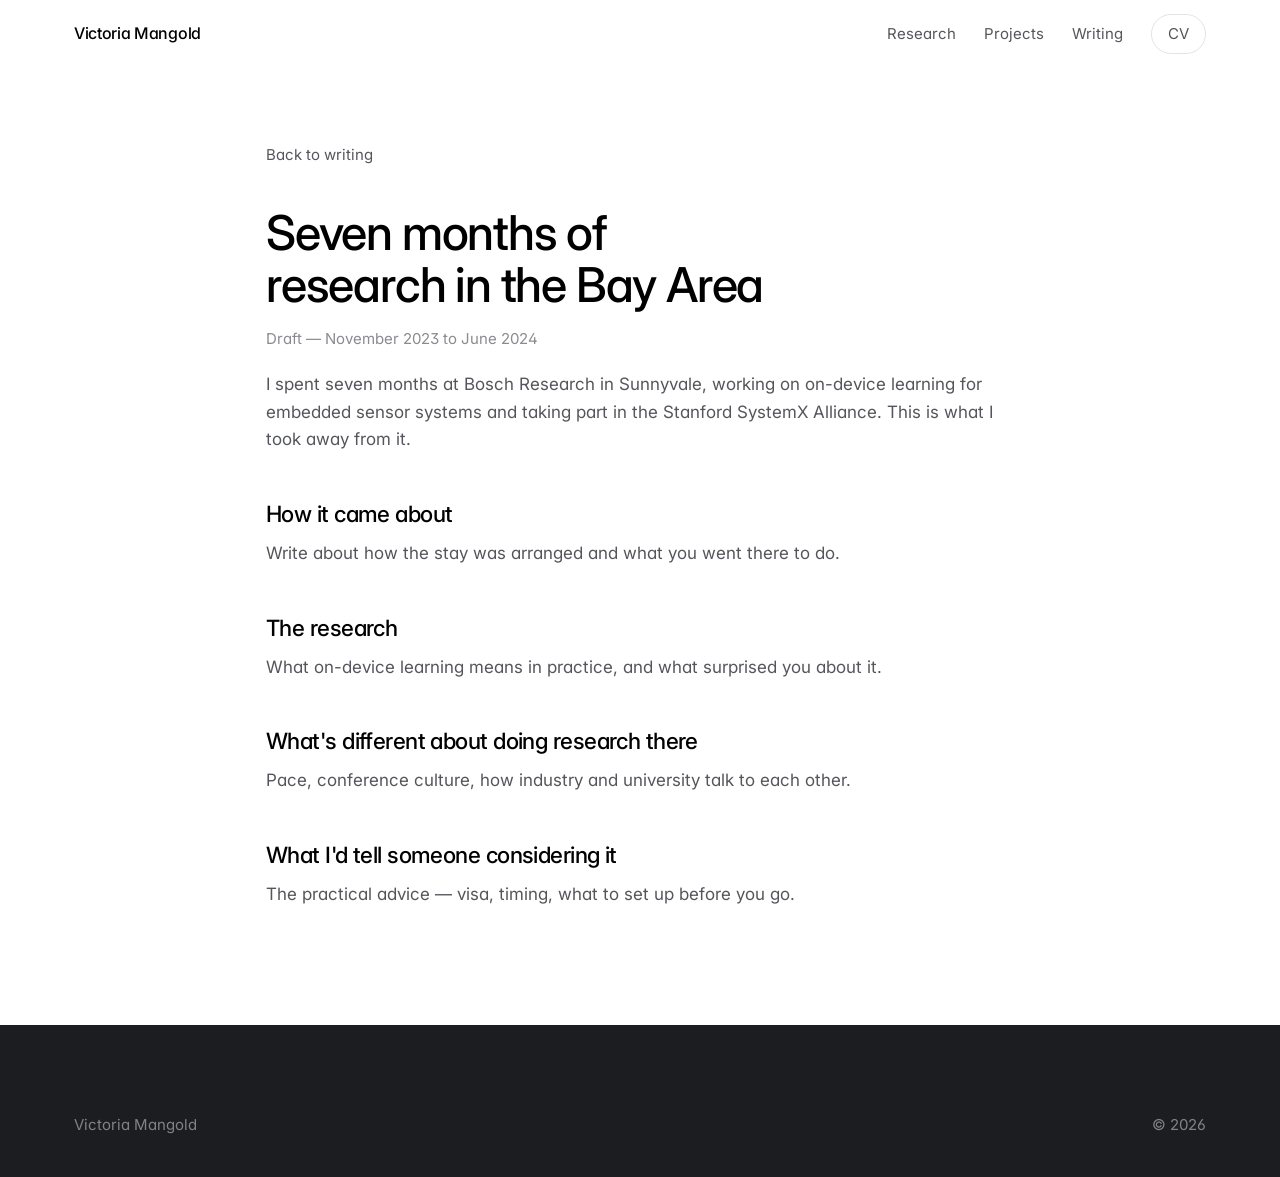
==== blog/research-stay-bay-area.html @ bfdb850a "Update page" ====
<!doctype html>
<html lang="en">
<head>
<meta charset="utf-8">
<meta name="viewport" content="width=device-width, initial-scale=1">
<title>Seven months of research in the Bay Area — Victoria Mangold</title>
<meta name="description" content="Notes from a research stay at Bosch Research in Sunnyvale and the Stanford SystemX Alliance.">
<meta name="theme-color" content="#1b1d21">
<link rel="preconnect" href="https://fonts.googleapis.com">
<link rel="preconnect" href="https://fonts.gstatic.com" crossorigin>
<link href="https://fonts.googleapis.com/css2?family=Inter:wght@400;500&display=swap" rel="stylesheet">
<link rel="stylesheet" href="../styles.css">
</head>

<body>

<header class="nav" id="nav">
  <div class="wrap nav__inner">
    <a class="nav__name" href="../index.html">Victoria Mangold</a>
    <nav class="nav__links" aria-label="Sections">
      <a href="../index.html#research" class="nav__hide">Research</a>
      <a href="../index.html#projects">Projects</a>
      <a href="../index.html#writing">Writing</a>
      <a href="../assets/Victoria_Mangold_Resume.pdf" class="nav__cv">CV</a>
    </nav>
  </div>
</header>

<main class="article">
  <div class="wrap">
    <div class="article__inner">

      <a class="back" href="../index.html#writing">Back to writing</a>

      <h1>Seven months of research in the Bay Area</h1>
      <p class="article__date">Draft — November 2023 to June 2024</p>

      <!-- ==========================================================
           EDIT EVERYTHING BELOW. The headings are a suggested spine;
           delete the ones you don't want.
           ========================================================== -->

      <p>
        I spent seven months at Bosch Research in Sunnyvale, working on on-device learning
        for embedded sensor systems and taking part in the Stanford SystemX Alliance.
        This is what I took away from it.
      </p>

      <h2>How it came about</h2>
      <p>Write about how the stay was arranged and what you went there to do.</p>

      <h2>The research</h2>
      <p>What on-device learning means in practice, and what surprised you about it.</p>

      <h2>What's different about doing research there</h2>
      <p>Pace, conference culture, how industry and university talk to each other.</p>

      <h2>What I'd tell someone considering it</h2>
      <p>The practical advice — visa, timing, what to set up before you go.</p>

    </div>
  </div>
</main>

<footer class="footer">
  <div class="wrap">
    <div class="footer__base" style="border-top:0; padding-top:0;">
      <span><a href="../index.html">Victoria Mangold</a></span>
      <span>© <span id="year">2026</span></span>
    </div>
  </div>
</footer>

<script src="../script.js"></script>
</body>
</html>
---- styles.css ----
/* ------------------------------------------------------------------
   Victoria Mangold — personal site
   Tokens live here. Change these five values and the whole site shifts.
------------------------------------------------------------------ */

:root {
  --paper:    #ffffff;
  --stone:    #f2f2f0;   /* quiet section background        */
  --graphite: #1b1d21;   /* hero + footer, matches photo bg */
  --ink:      #000000;   /* headlines                       */
  --body:     #55565b;   /* running text                    */
  --rule:     #e3e3df;   /* hairlines                       */

  --gutter: 24px;
  --max: 1180px;

  --ease: cubic-bezier(0.22, 0.61, 0.36, 1);
}

*, *::before, *::after { box-sizing: border-box; }

html { -webkit-text-size-adjust: 100%; scroll-behavior: smooth; }

body {
  margin: 0;
  background: var(--paper);
  color: var(--body);
  font-family: "Inter", -apple-system, BlinkMacSystemFont, "Segoe UI", Helvetica, Arial, sans-serif;
  font-size: 17px;
  line-height: 1.62;
  font-feature-settings: "cv11", "ss01";
  -webkit-font-smoothing: antialiased;
}

h1, h2, h3, h4 {
  color: var(--ink);
  font-weight: 500;
  letter-spacing: -0.025em;
  line-height: 1.08;
  margin: 0;
  text-wrap: balance;
}

a { color: inherit; }

img { max-width: 100%; display: block; }

:focus-visible {
  outline: 2px solid currentColor;
  outline-offset: 3px;
  border-radius: 2px;
}

.wrap {
  width: 100%;
  max-width: var(--max);
  margin-inline: auto;
  padding-inline: var(--gutter);
}

.sr-only {
  position: absolute; width: 1px; height: 1px;
  padding: 0; margin: -1px; overflow: hidden;
  clip: rect(0 0 0 0); white-space: nowrap; border: 0;
}

/* ---------------------------------------------------------- nav ---- */

/* Frosted white, translucent, always visible. Sits in normal flow above the
   hero, so the dark panel starts below it. The hairline underneath only
   appears once there is content scrolling past, which keeps the top of the
   page clean. */

.nav {
  position: sticky;
  top: 0;
  z-index: 50;
  background: rgba(255, 255, 255, 0.72);
  -webkit-backdrop-filter: saturate(1.8) blur(16px);
  backdrop-filter: saturate(1.8) blur(16px);
  border-bottom: 1px solid transparent;
  transition: border-color 0.32s var(--ease), background 0.32s var(--ease);
}
.nav[data-scrolled="true"] {
  background: rgba(255, 255, 255, 0.82);
  border-bottom-color: var(--rule);
}

.nav__inner {
  display: flex;
  align-items: center;
  justify-content: space-between;
  gap: 24px;
  height: 68px;
}

.nav__name {
  color: var(--ink);
  font-weight: 500;
  letter-spacing: -0.02em;
  text-decoration: none;
  font-size: 1rem;
}

.nav__links {
  display: flex;
  align-items: center;
  gap: 28px;
  font-size: 0.9375rem;
}
.nav__links a {
  text-decoration: none;
  color: var(--body);
  transition: color 0.18s var(--ease), background 0.18s var(--ease), border-color 0.18s var(--ease);
}
.nav__links a:hover { color: var(--ink); }

.nav__cv {
  color: var(--ink);
  border: 1px solid var(--rule);
  border-radius: 999px;
  padding: 7px 16px;
}
.nav__cv:hover { background: var(--stone); border-color: #d3d3ce; }

/* --------------------------------------------------------- hero ---- */

.hero {
  background: var(--graphite);
  color: #fff;
  overflow: clip;
}

.hero__grid {
  display: grid;
  grid-template-columns: minmax(0, 1fr) minmax(280px, 400px);
  align-items: center;
  gap: 56px;
  padding: 104px 0 96px;
}

.hero__text { padding: 0; }

.hero h1 {
  color: #fff;
  font-size: clamp(2.5rem, 4.6vw, 3.9rem);
  letter-spacing: -0.038em;
  line-height: 1.03;
  max-width: 17ch;
}

.hero__lede {
  margin: 26px 0 0;
  max-width: 54ch;
  color: rgba(255, 255, 255, 0.68);
  font-size: clamp(1rem, 1.25vw, 1.1rem);
  line-height: 1.62;
  text-align: justify;
  text-justify: inter-word;
  hyphens: auto;
}

.hero__actions {
  margin-top: 34px;
  display: flex;
  flex-wrap: wrap;
  gap: 12px;
}

.btn {
  display: inline-block;
  border-radius: 999px;
  padding: 11px 22px;
  font-size: 0.9375rem;
  text-decoration: none;
  transition: background 0.18s var(--ease), color 0.18s var(--ease), border-color 0.18s var(--ease);
}
.btn--solid { background: #fff; color: var(--ink); }
.btn--solid:hover { background: rgba(255, 255, 255, 0.82); }
.btn--ghost { border: 1px solid rgba(255, 255, 255, 0.28); color: #fff; }
.btn--ghost:hover { border-color: rgba(255, 255, 255, 0.6); }

.hero__portrait {
  margin: 0;
  justify-self: end;
  width: 100%;
  border-radius: 18px;
  overflow: hidden;
  /* the photo backdrop is lighter than the panel, so a hairline keeps the
     corners from looking like a pasted rectangle */
  box-shadow: inset 0 0 0 1px rgba(255, 255, 255, 0.07);
}
.hero__portrait img {
  width: 100%;
  height: auto;
  aspect-ratio: 3 / 4;
  object-fit: cover;
}

/* ------------------------------------------------------ sections --- */

.section { padding: 104px 0; scroll-margin-top: 68px; }
.section--stone { background: var(--stone); }

.section__head {
  display: grid;
  grid-template-columns: minmax(0, 1fr) minmax(0, 1.4fr);
  gap: 40px;
  align-items: start;
  padding-bottom: 44px;
}
.section__head h2 { font-size: clamp(1.7rem, 2.9vw, 2.35rem); }
.section__head p { margin: 0; max-width: 58ch; }

/* focus areas — a definition list, because that is what it is */

.areas {
  display: grid;
  grid-template-columns: repeat(4, minmax(0, 1fr));
  gap: 0;
  border-top: 1px solid var(--rule);
}
.area {
  padding: 28px 28px 34px;
  border-right: 1px solid var(--rule);
}
.area:first-child { padding-left: 0; }
.area:last-child { border-right: 0; padding-right: 0; }
.area h3 {
  font-size: 1.0625rem;
  letter-spacing: -0.015em;
  margin-bottom: 10px;
}
.area p {
  margin: 0;
  font-size: 0.9375rem;
  line-height: 1.55;
  text-align: justify;
  text-justify: inter-word;
  hyphens: auto;
}

.stack {
  margin-top: 40px;
  padding-top: 28px;
  border-top: 1px solid var(--rule);
  display: grid;
  grid-template-columns: minmax(0, 1fr) minmax(0, 3fr);
  gap: 24px 40px;
  font-size: 0.9375rem;
}
.stack dt { color: var(--ink); }
.stack dd { margin: 0; }

/* ------------------------------------------------------- projects -- */

.items { border-top: 1px solid var(--rule); }

.item {
  display: grid;
  grid-template-columns: minmax(0, 1fr) minmax(0, 2fr);
  gap: 24px 40px;
  padding: 38px 0;
  border-bottom: 1px solid var(--rule);
  align-items: start;
}

.item__meta { font-size: 0.9375rem; }
.item__meta h3 { font-size: 1.25rem; margin-bottom: 8px; }
.item__where { display: block; }
.item__year { display: block; color: #8a8b90; }

.item__body > p {
  margin: 0 0 18px;
  max-width: 62ch;
  text-align: justify;
  text-justify: inter-word;
  hyphens: auto;
}
.item__body > p:last-child { margin-bottom: 0; }

.tags {
  list-style: none;
  display: flex;
  flex-wrap: wrap;
  gap: 8px;
  margin: 0 0 18px;
  padding: 0;
  font-size: 0.8125rem;
}
.tags li {
  border: 1px solid var(--rule);
  border-radius: 999px;
  padding: 3px 11px;
  color: #6d6e73;
}
.section--stone .tags li { border-color: #dededa; }

.link {
  color: var(--ink);
  text-decoration: none;
  border-bottom: 1px solid #c9c9c4;
  padding-bottom: 1px;
  transition: border-color 0.18s var(--ease);
}
.link:hover { border-bottom-color: var(--ink); }

.paper {
  display: block;
  font-size: 0.9375rem;
  line-height: 1.5;
  padding: 16px 18px;
  background: var(--stone);
  border-radius: 6px;
  text-decoration: none;
  max-width: 62ch;
  transition: background 0.18s var(--ease);
}
.section--stone .paper { background: #fff; }
.paper:hover { background: #eaeae6; }
.section--stone .paper:hover { background: #f8f8f6; }
.paper cite { color: var(--ink); font-style: normal; }
.paper span { display: block; color: #8a8b90; margin-top: 4px; }

/* ---------------------------------------------------------- blog --- */

.post {
  display: grid;
  grid-template-columns: minmax(0, 1fr) minmax(0, 2fr);
  gap: 24px 40px;
  padding: 38px 0;
  border-bottom: 1px solid var(--rule);
  text-decoration: none;
}
.post:first-child { border-top: 1px solid var(--rule); }
.post__date { font-size: 0.9375rem; color: #8a8b90; }
.post h3 { font-size: 1.25rem; margin-bottom: 10px; }
.post p { margin: 0; max-width: 62ch; }
.post:hover h3 { text-decoration: underline; text-underline-offset: 4px; text-decoration-thickness: 1px; }

.note {
  margin-top: 34px;
  font-size: 0.9375rem;
  color: #8a8b90;
}

/* -------------------------------------------------------- footer --- */

.footer {
  background: var(--graphite);
  color: rgba(255, 255, 255, 0.66);
  padding: 88px 0 40px;
  font-size: 0.9375rem;
}
.footer h2 {
  color: #fff;
  font-size: clamp(1.7rem, 3vw, 2.35rem);
  max-width: 16ch;
  margin-bottom: 28px;
}
.footer a { color: #fff; text-decoration: none; border-bottom: 1px solid rgba(255,255,255,0.3); }
.footer a:hover { border-bottom-color: #fff; }

.footer__links {
  display: flex;
  flex-wrap: wrap;
  gap: 24px;
  padding-bottom: 64px;
}

.footer__base {
  display: flex;
  flex-wrap: wrap;
  justify-content: space-between;
  gap: 12px;
  padding-top: 28px;
  border-top: 1px solid rgba(255, 255, 255, 0.14);
  color: rgba(255, 255, 255, 0.45);
}
.footer__base a { border-bottom: 0; color: rgba(255, 255, 255, 0.45); }
.footer__base a:hover { color: #fff; }

/* ----------------------------------------------------- blog post --- */

.article { padding: 72px 0 96px; }
.article__inner { max-width: 68ch; margin-inline: auto; }
.article h1 { font-size: clamp(2rem, 4vw, 3rem); margin-bottom: 16px; }
.article__date { color: #8a8b90; font-size: 0.9375rem; }
.article h2 { font-size: 1.4rem; margin: 48px 0 14px; }
.article p { margin: 0 0 20px; }
.back {
  display: inline-block;
  margin-bottom: 40px;
  font-size: 0.9375rem;
  text-decoration: none;
  color: var(--body);
}
.back:hover { color: var(--ink); }

/* ------------------------------------------------------- motion ---- */

.js .reveal { opacity: 0; transform: translateY(14px); }
.loaded .reveal {
  opacity: 1;
  transform: none;
  transition: opacity 0.7s var(--ease), transform 0.7s var(--ease);
}
.loaded .reveal:nth-child(2) { transition-delay: 0.08s; }
.loaded .reveal:nth-child(3) { transition-delay: 0.16s; }

@media (prefers-reduced-motion: reduce) {
  html { scroll-behavior: auto; }
  .reveal, .loaded .reveal { opacity: 1; transform: none; transition: none; }
  * { animation-duration: 0.01ms !important; transition-duration: 0.01ms !important; }
}

/* ------------------------------------------------------ responsive - */

@media (max-width: 1000px) {
  .areas { grid-template-columns: repeat(2, minmax(0, 1fr)); }
  .area { border-bottom: 1px solid var(--rule); }
  .area:nth-child(2n + 1) { padding-left: 0; }
  .area:nth-child(2n) { border-right: 0; padding-right: 0; }
  .area:nth-last-child(-n+2) { border-bottom: 0; }
}

@media (max-width: 820px) {
  body { font-size: 16px; }
  .hero__grid {
    grid-template-columns: 1fr;
    gap: 44px;
    padding: 64px 0 72px;
  }
  .hero__portrait { max-width: 300px; justify-self: start; }
  .section { padding: 72px 0; }
  .section__head,
  .item,
  .post,
  .stack { grid-template-columns: 1fr; }
  .section__head { padding-bottom: 32px; gap: 16px; }
  .nav__links { gap: 18px; font-size: 0.875rem; }
  .nav__links .nav__hide { display: none; }
}

@media (max-width: 520px) {
  .areas { grid-template-columns: 1fr; }
  .area { border-right: 0; padding-inline: 0; }
  .area:nth-last-child(-n+2) { border-bottom: 1px solid var(--rule); }
  .area:last-child { border-bottom: 0; }
}
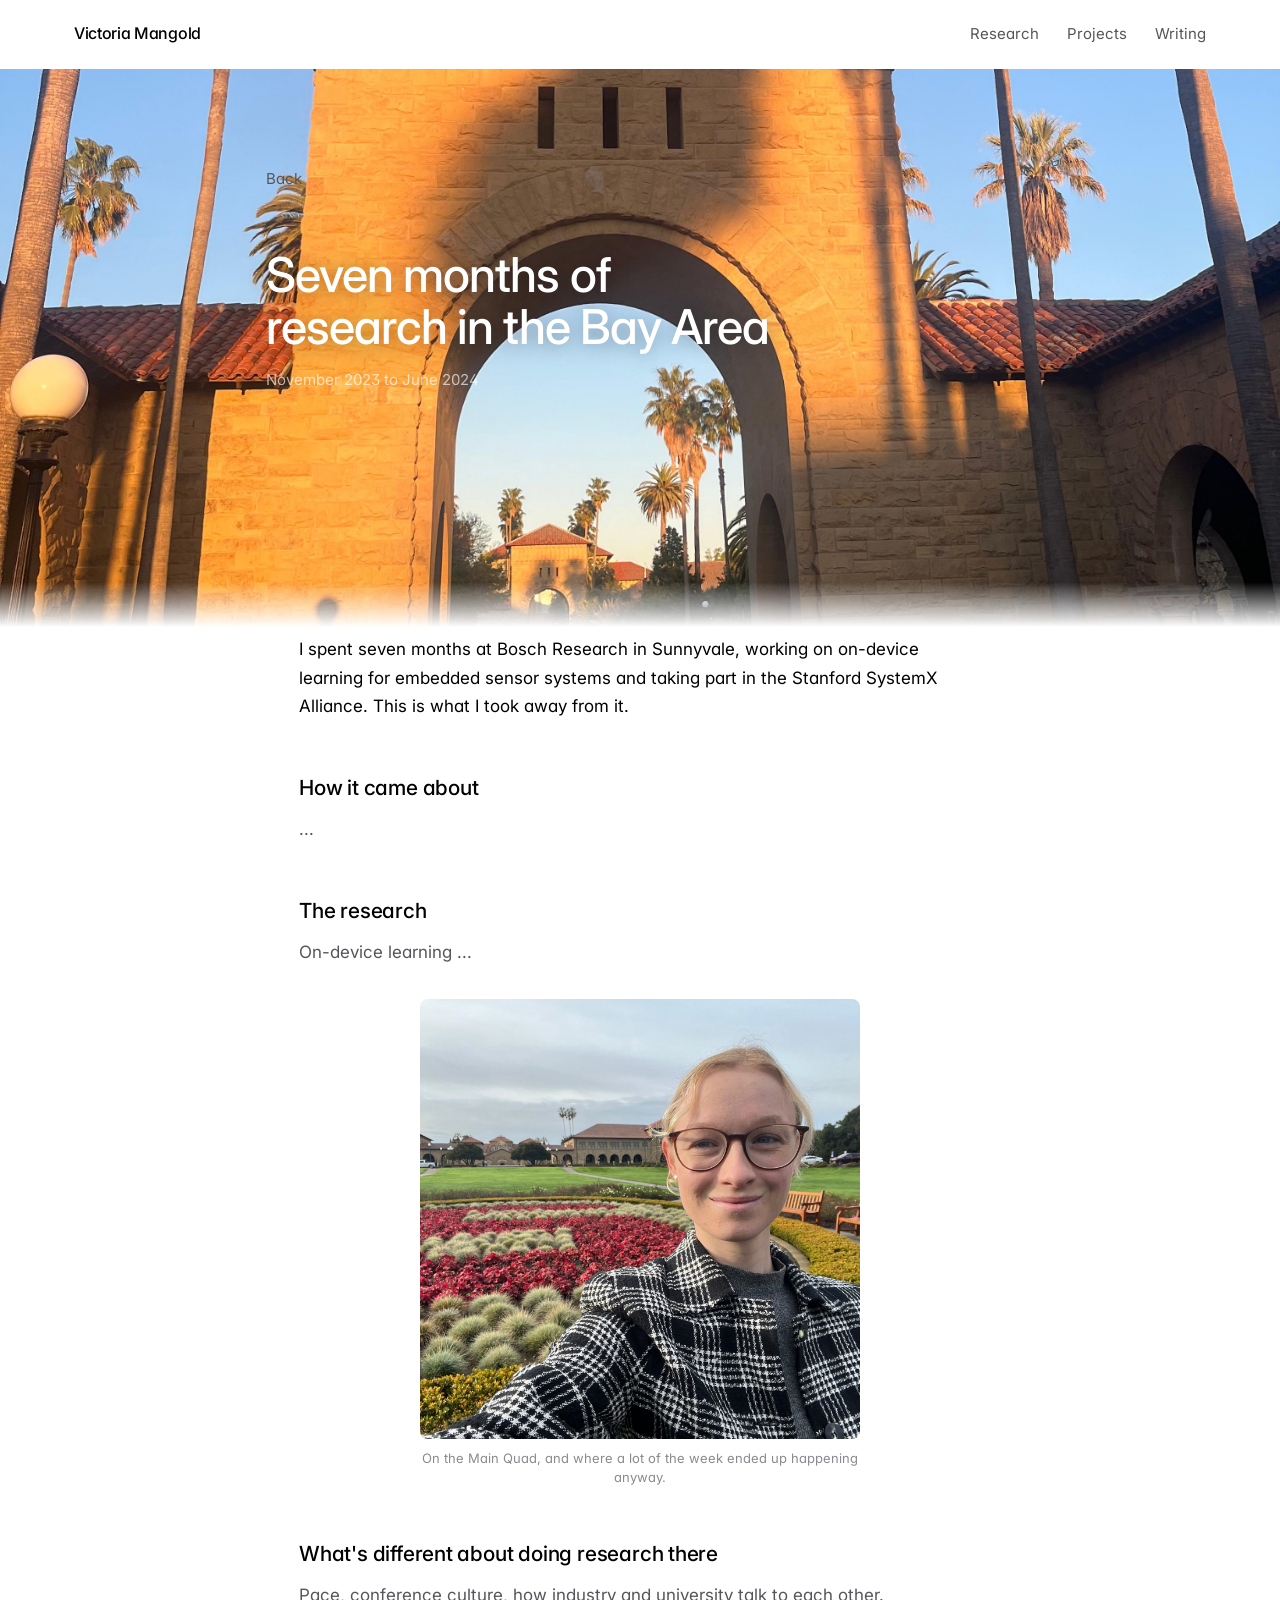
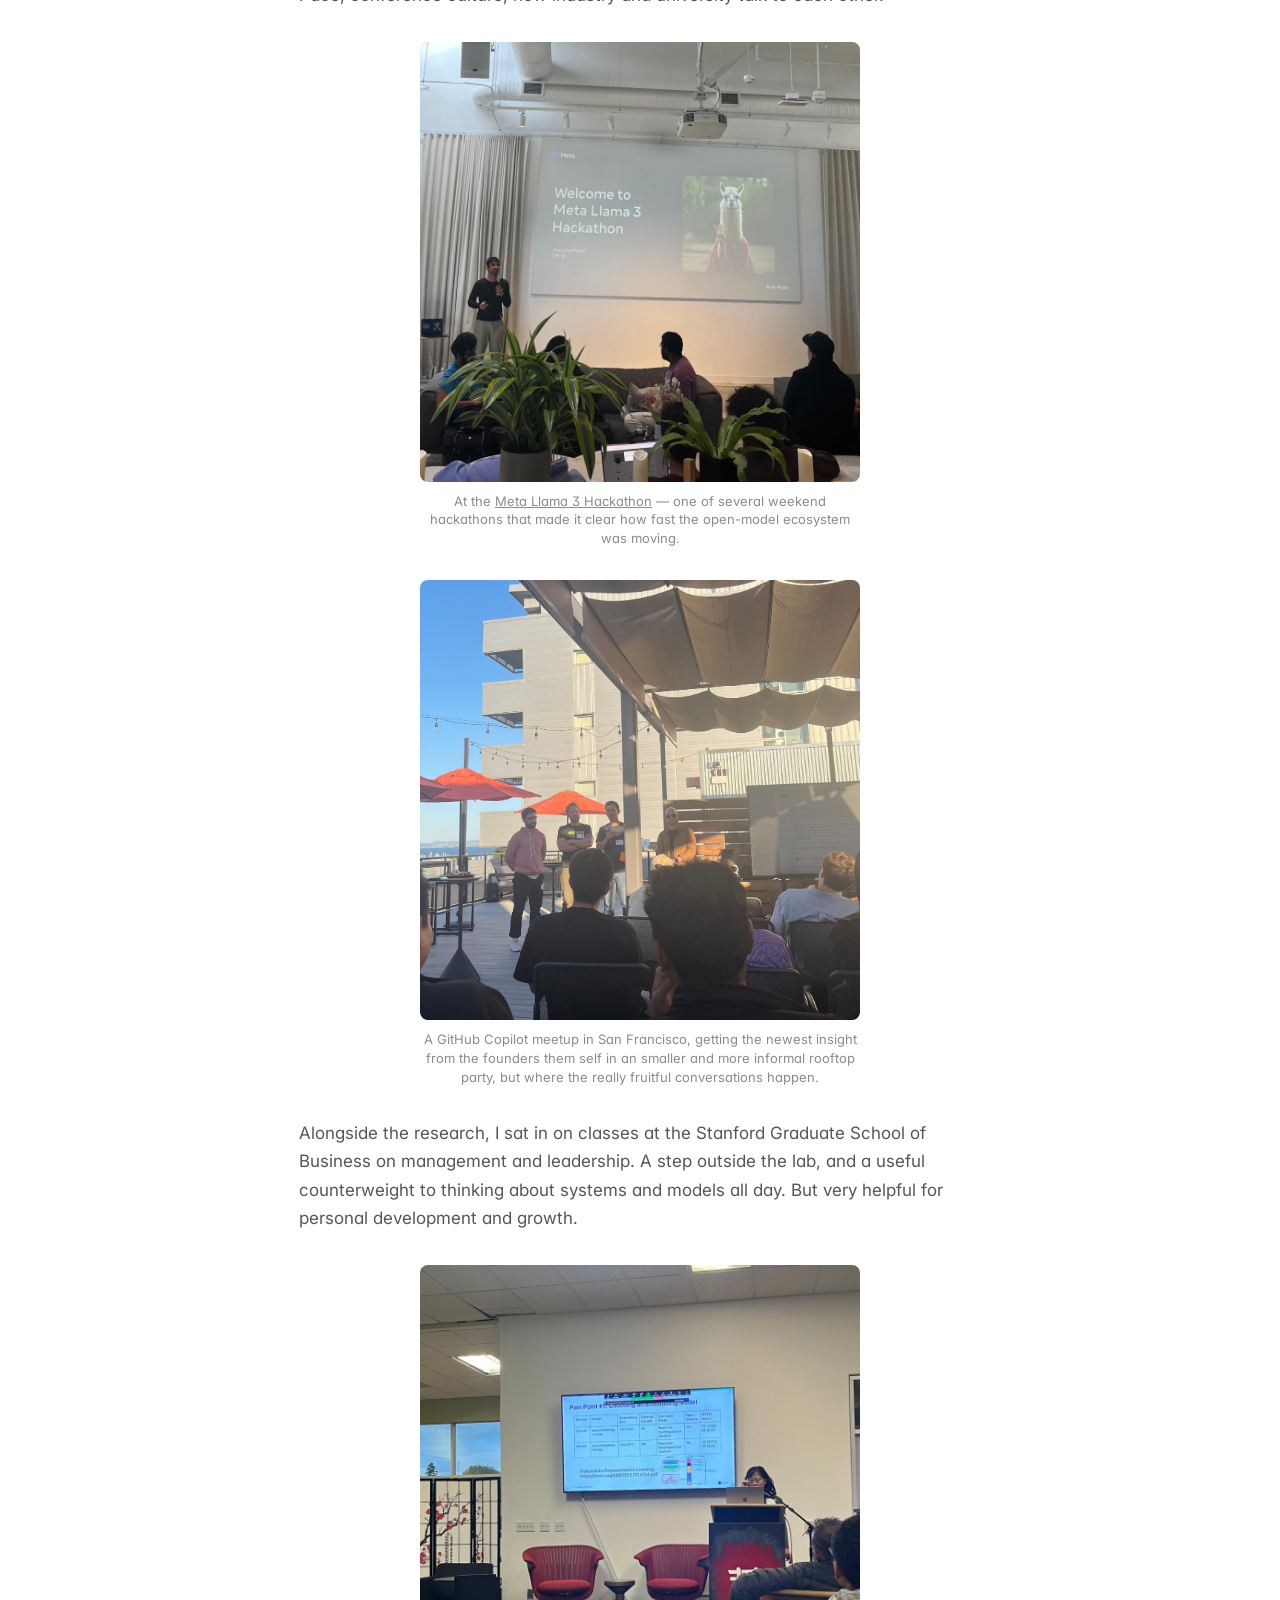
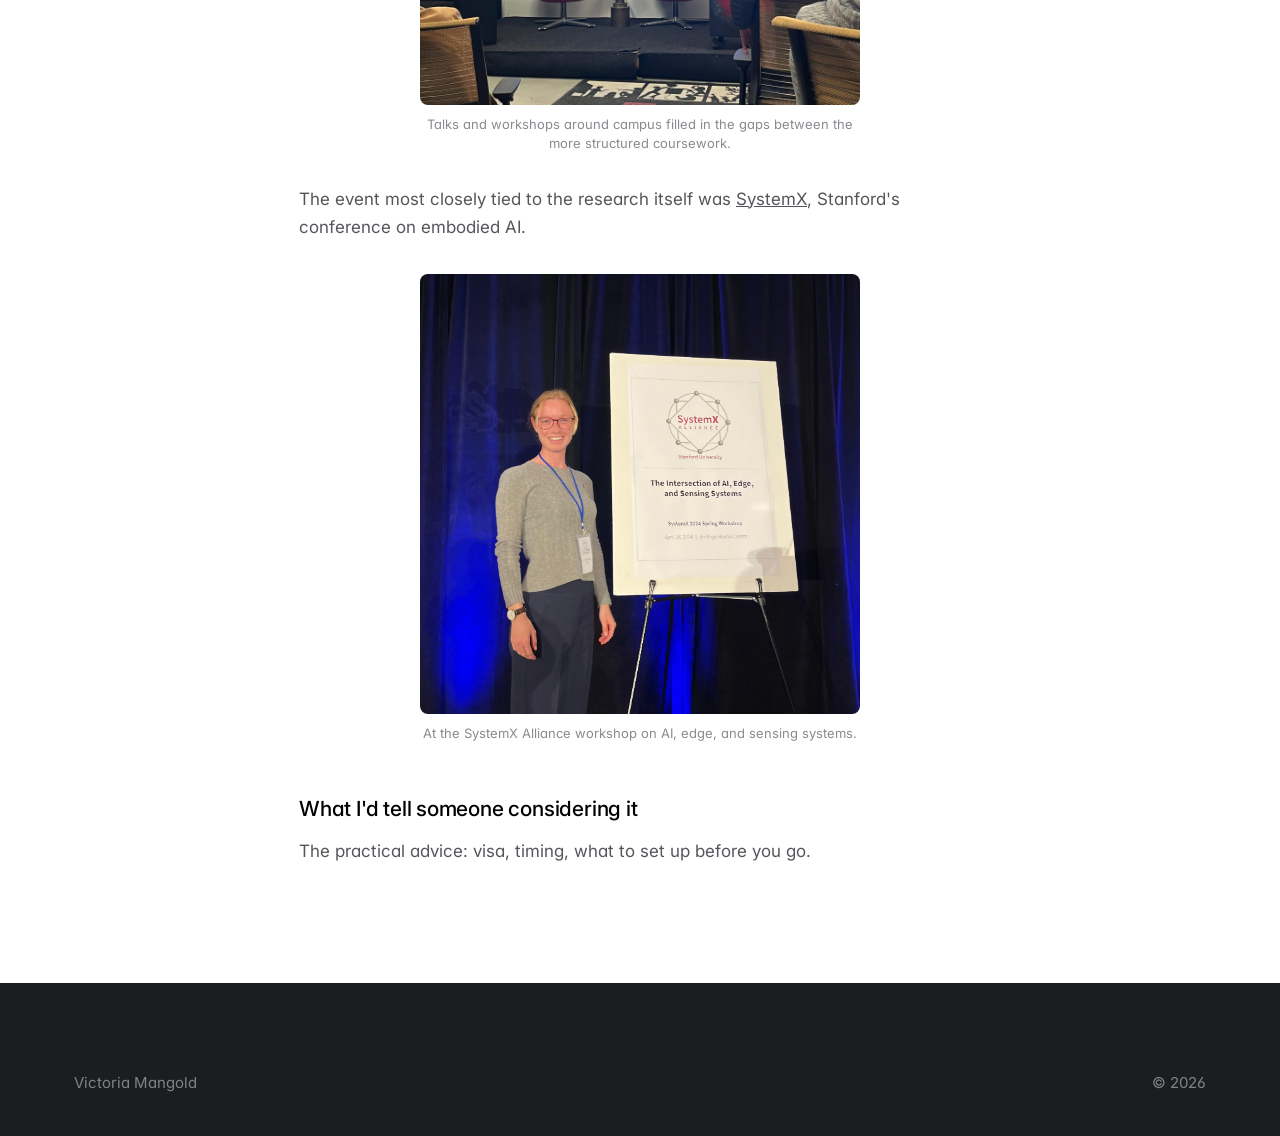
==== commit a36385b9: "Add research stay" ====
--- a/blog/research-stay-bay-area.html
+++ b/blog/research-stay-bay-area.html
@@ -9,7 +9,7 @@
 <link rel="preconnect" href="https://fonts.googleapis.com">
 <link rel="preconnect" href="https://fonts.gstatic.com" crossorigin>
 <link href="https://fonts.googleapis.com/css2?family=Inter:wght@400;500&display=swap" rel="stylesheet">
-<link rel="stylesheet" href="../styles.css">
+<link rel="stylesheet" href="../styles.css?v=2">
 </head>
 
 <body>
@@ -21,24 +21,25 @@
       <a href="../index.html#research" class="nav__hide">Research</a>
       <a href="../index.html#projects">Projects</a>
       <a href="../index.html#writing">Writing</a>
-      <a href="../assets/Victoria_Mangold_Resume.pdf" class="nav__cv">CV</a>
+      <!-- <a href="../assets/Victoria_Mangold_Resume.pdf" class="nav__cv">CV</a> -->
     </nav>
   </div>
 </header>
 
+<section class="article-hero" style="--hero-image:url('../assets/background.jpeg')">
+  <div class="article-hero__bg"></div>
+  <div class="wrap">
+    <div class="article-hero__inner">
+      <a class="back back--light" href="../index.html#writing">Back</a>
+      <h1>Seven months of research in the Bay Area</h1>
+      <p class="article__date">November 2023 to June 2024</p>
+    </div>
+  </div>
+</section>
+
 <main class="article">
   <div class="wrap">
     <div class="article__inner">
-
-      <a class="back" href="../index.html#writing">Back to writing</a>
-
-      <h1>Seven months of research in the Bay Area</h1>
-      <p class="article__date">Draft — November 2023 to June 2024</p>
-
-      <!-- ==========================================================
-           EDIT EVERYTHING BELOW. The headings are a suggested spine;
-           delete the ones you don't want.
-           ========================================================== -->
 
       <p>
         I spent seven months at Bosch Research in Sunnyvale, working on on-device learning
@@ -47,16 +48,56 @@
       </p>
 
       <h2>How it came about</h2>
-      <p>Write about how the stay was arranged and what you went there to do.</p>
+      <p>...</p>
 
       <h2>The research</h2>
-      <p>What on-device learning means in practice, and what surprised you about it.</p>
+      <p>On-device learning ...</p>
+
+      <figure>
+        <img src="../assets/stanford.jpeg" alt="Victoria Mangold on the Stanford Main Quad." loading="lazy">
+        <figcaption>On the Main Quad, and where a lot of the week ended up happening anyway.</figcaption>
+      </figure>
 
       <h2>What's different about doing research there</h2>
       <p>Pace, conference culture, how industry and university talk to each other.</p>
 
+      <figure>
+        <img src="../assets/Lama3Hackathon.jpeg" alt="Audience at the Meta Llama 3 Hackathon, with a welcome slide projected on screen." loading="lazy">
+        <figcaption>
+          At the <a href="https://ai.meta.com/blog/llama-3-hackathon-recap-cerebral-valley/" target="_blank" rel="noopener">Meta Llama 3 Hackathon</a> —
+          one of several weekend hackathons that made it clear how fast the open-model ecosystem was moving.
+        </figcaption>
+      </figure>
+
+      <figure>
+        <img src="../assets/githubcopilotmeetup.jpeg" alt="Panel discussion at a GitHub Copilot meetup on a rooftop terrace in San Francisco." loading="lazy">
+        <figcaption>A GitHub Copilot meetup in San Francisco, getting the newest insight from the founders them self in an smaller and more informal rooftop party, but where the really fruitful conversations happen.</figcaption>
+      </figure>
+
+      <p>
+        Alongside the research, I sat in on classes at the Stanford Graduate School of Business on
+        management and leadership. A step outside the lab, and a useful counterweight to
+        thinking about systems and models all day. But very helpful for personal development and growth.
+      </p>
+
+      <figure>
+        <img src="../assets/stanford_business_school.jpeg" alt="A speaker presenting at a talk, with slides on embedding models projected behind them." loading="lazy">
+        <figcaption>Talks and workshops around campus filled in the gaps between the more structured coursework.</figcaption>
+      </figure>
+
+      <p>
+        The event most closely tied to the research itself was
+        <a href="https://systemx.stanford.edu/events/annual-conference/applications-poster-session-thursday-november-9-systemx-2023-fall" target="_blank" rel="noopener">SystemX</a>,
+        Stanford's conference on embodied AI.
+      </p>
+
+      <figure>
+        <img src="../assets/systemX.jpeg" alt="Victoria Mangold next to a sign for the SystemX Alliance conference on AI, edge, and sensing systems at Stanford." loading="lazy">
+        <figcaption>At the SystemX Alliance workshop on AI, edge, and sensing systems.</figcaption>
+      </figure>
+
       <h2>What I'd tell someone considering it</h2>
-      <p>The practical advice — visa, timing, what to set up before you go.</p>
+      <p>The practical advice: visa, timing, what to set up before you go.</p>
 
     </div>
   </div>
--- a/styles.css
+++ b/styles.css
@@ -134,12 +134,15 @@
 .hero__grid {
   display: grid;
   grid-template-columns: minmax(0, 1fr) minmax(280px, 400px);
+  grid-template-rows: auto auto;
   align-items: center;
   gap: 56px;
   padding: 104px 0 96px;
 }
 
-.hero__text { padding: 0; }
+.hero__text { padding: 0; grid-column: 1; grid-row: 1; }
+.hero__actions { grid-column: 1; grid-row: 2; }
+.hero__portrait { grid-column: 2; grid-row: 1 / 3; }
 
 .hero h1 {
   color: #fff;
@@ -382,12 +385,68 @@
 
 /* ----------------------------------------------------- blog post --- */
 
-.article { padding: 72px 0 96px; }
-.article__inner { max-width: 68ch; margin-inline: auto; }
-.article h1 { font-size: clamp(2rem, 4vw, 3rem); margin-bottom: 16px; }
+.article-hero {
+  position: relative;
+  background: var(--paper);
+  color: #fff;
+  overflow: clip;
+  isolation: isolate;
+}
+.article-hero__bg {
+  position: absolute;
+  inset: 0;
+  background-image: var(--hero-image);
+  background-size: cover;
+  background-position: center 75%;
+  z-index: -2;
+}
+.article-hero::after {
+  content: "";
+  position: absolute;
+  inset: 0;
+  background: linear-gradient(180deg,
+    transparent 0%,
+    transparent 92%,
+    rgba(255, 255, 255, 0.5) 96%,
+    var(--paper) 100%);
+  z-index: -1;
+}
+.article-hero__inner {
+  max-width: 68ch;
+  margin-inline: auto;
+  padding: 96px 0 220px;
+}
+.back--light { color: rgba(255, 255, 255, 0.7); }
+.back--light:hover { color: #fff; }
+.article-hero h1 {
+  color: #fff;
+  font-size: clamp(2rem, 4vw, 3rem);
+  letter-spacing: -0.02em;
+  margin: 18px 0 14px;
+  text-shadow: 0 2px 20px rgba(0, 0, 0, 0.35);
+}
+.article-hero .article__date { color: rgba(255, 255, 255, 0.65); }
+
+.article { padding: 8px 0 96px; }
+.article__inner { max-width: 62ch; margin-inline: auto; }
 .article__date { color: #8a8b90; font-size: 0.9375rem; }
-.article h2 { font-size: 1.4rem; margin: 48px 0 14px; }
-.article p { margin: 0 0 20px; }
+.article h2 { font-size: 1.3rem; margin: 56px 0 16px; letter-spacing: -0.01em; }
+.article p { margin: 0 0 22px; line-height: 1.68; }
+.article p:first-of-type { font-size: 1.0625rem; color: var(--ink); }
+
+.article figure { margin: 32px auto; max-width: 440px; }
+.article figure img {
+  width: 100%;
+  border-radius: 8px;
+}
+.article figcaption {
+  margin-top: 10px;
+  font-size: 0.8125rem;
+  line-height: 1.45;
+  color: #8a8b90;
+  text-align: center;
+}
+.article figcaption a { color: inherit; }
 .back {
   display: inline-block;
   margin-bottom: 40px;
@@ -428,10 +487,14 @@
   body { font-size: 16px; }
   .hero__grid {
     grid-template-columns: 1fr;
-    gap: 44px;
+    grid-template-rows: auto;
+    gap: 32px;
     padding: 64px 0 72px;
   }
-  .hero__portrait { max-width: 300px; justify-self: start; }
+  .hero__text { order: 1; grid-column: 1; grid-row: auto; padding-inline: var(--gutter); }
+  .hero__portrait { order: 2; grid-column: 1; grid-row: auto; max-width: 300px; justify-self: center; margin-inline: auto; }
+  .hero__actions { order: 3; grid-column: 1; grid-row: auto; padding-inline: var(--gutter); justify-content: center; }
+  .hero__lede { max-width: none; }
   .section { padding: 72px 0; }
   .section__head,
   .item,
@@ -440,6 +503,7 @@
   .section__head { padding-bottom: 32px; gap: 16px; }
   .nav__links { gap: 18px; font-size: 0.875rem; }
   .nav__links .nav__hide { display: none; }
+  .article-hero__inner { padding: 72px 0 48px; }
 }
 
 @media (max-width: 520px) {
